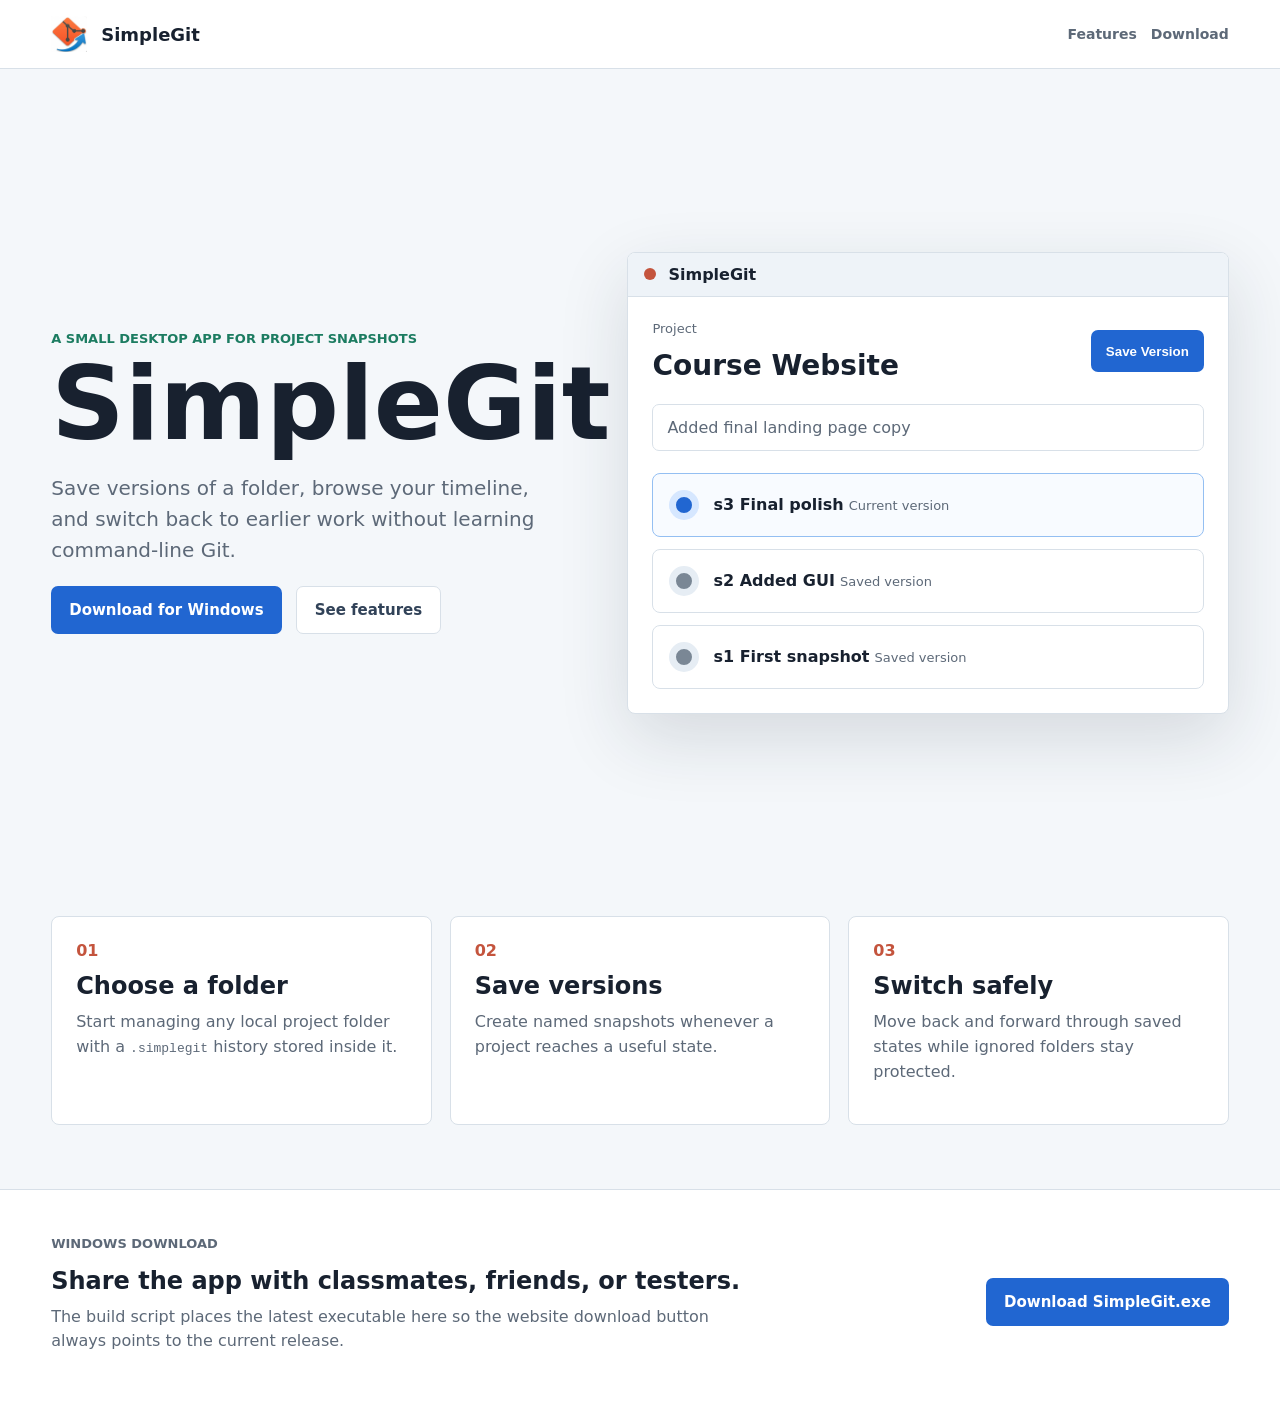
==== website/index.html @ 93e69427 "Add: Build and Website" ====
<!doctype html>
<html lang="en">
<head>
    <meta charset="utf-8">
    <meta name="viewport" content="width=device-width, initial-scale=1">
    <title>SimpleGit - Visual Project Versions</title>
    <link rel="stylesheet" href="styles.css">
    <link rel="icon" href="assets/icon.png">
</head>
<body>
    <header class="site-header">
        <a class="brand" href="index.html" aria-label="SimpleGit home">
            <img src="assets/icon.png" alt="">
            <span>SimpleGit</span>
        </a>
        <nav aria-label="Main navigation">
            <a href="#features">Features</a>
            <a href="#download">Download</a>
        </nav>
    </header>

    <main>
        <section class="hero">
            <div class="hero-copy">
                <p class="eyebrow">A small desktop app for project snapshots</p>
                <h1>SimpleGit</h1>
                <p class="lead">Save versions of a folder, browse your timeline, and switch back to earlier work without learning command-line Git.</p>
                <div class="actions">
                    <a class="primary-action" href="downloads/SimpleGit.exe" download>Download for Windows</a>
                    <a class="secondary-action" href="#features">See features</a>
                </div>
            </div>

            <div class="app-preview" aria-label="SimpleGit app preview">
                <div class="preview-titlebar">
                    <span></span>
                    <strong>SimpleGit</strong>
                </div>
                <div class="preview-content">
                    <div class="preview-heading">
                        <div>
                            <p>Project</p>
                            <h2>Course Website</h2>
                        </div>
                        <button>Save Version</button>
                    </div>
                    <div class="preview-input">Added final landing page copy</div>
                    <div class="timeline-row current">
                        <i></i>
                        <div>
                            <strong>s3 Final polish</strong>
                            <span>Current version</span>
                        </div>
                    </div>
                    <div class="timeline-row">
                        <i></i>
                        <div>
                            <strong>s2 Added GUI</strong>
                            <span>Saved version</span>
                        </div>
                    </div>
                    <div class="timeline-row">
                        <i></i>
                        <div>
                            <strong>s1 First snapshot</strong>
                            <span>Saved version</span>
                        </div>
                    </div>
                </div>
            </div>
        </section>

        <section id="features" class="features">
            <article>
                <span>01</span>
                <h2>Choose a folder</h2>
                <p>Start managing any local project folder with a <code>.simplegit</code> history stored inside it.</p>
            </article>
            <article>
                <span>02</span>
                <h2>Save versions</h2>
                <p>Create named snapshots whenever a project reaches a useful state.</p>
            </article>
            <article>
                <span>03</span>
                <h2>Switch safely</h2>
                <p>Move back and forward through saved states while ignored folders stay protected.</p>
            </article>
        </section>

        <section id="download" class="download">
            <div>
                <p class="eyebrow">Windows download</p>
                <h2>Share the app with classmates, friends, or testers.</h2>
                <p>The build script places the latest executable here so the website download button always points to the current release.</p>
            </div>
            <a class="primary-action" href="downloads/SimpleGit.exe" download>Download SimpleGit.exe</a>
        </section>
    </main>
</body>
</html>
---- website/styles.css ----
:root {
    color-scheme: light;
    --ink: #18212f;
    --muted: #5d6978;
    --line: #d8e0e8;
    --paper: #ffffff;
    --wash: #f4f7fa;
    --blue: #2166d1;
    --blue-dark: #174d9c;
    --green: #1c7c61;
    --coral: #c4543d;
}

* {
    box-sizing: border-box;
}

body {
    margin: 0;
    background: var(--wash);
    color: var(--ink);
    font-family: Inter, ui-sans-serif, system-ui, -apple-system, BlinkMacSystemFont, "Segoe UI", sans-serif;
}

a {
    color: inherit;
    text-decoration: none;
}

.site-header {
    align-items: center;
    background: rgba(255, 255, 255, 0.94);
    border-bottom: 1px solid var(--line);
    display: flex;
    justify-content: space-between;
    padding: 16px clamp(20px, 4vw, 56px);
    position: sticky;
    top: 0;
    z-index: 10;
}

.brand,
nav,
.actions {
    align-items: center;
    display: flex;
    gap: 14px;
}

.brand {
    font-size: 18px;
    font-weight: 800;
}

.brand img {
    height: 36px;
    width: 36px;
}

nav {
    color: var(--muted);
    font-size: 14px;
    font-weight: 700;
}

main {
    overflow: hidden;
}

.hero {
    align-items: center;
    display: grid;
    gap: clamp(28px, 5vw, 72px);
    grid-template-columns: minmax(0, 0.92fr) minmax(360px, 1.08fr);
    min-height: calc(100vh - 73px);
    padding: clamp(42px, 6vw, 86px) clamp(20px, 4vw, 56px);
}

.eyebrow {
    color: var(--green);
    font-size: 13px;
    font-weight: 800;
    letter-spacing: 0;
    margin: 0 0 12px;
    text-transform: uppercase;
}

h1,
h2,
p {
    margin-top: 0;
}

h1 {
    font-size: clamp(54px, 8vw, 102px);
    line-height: 0.9;
    margin-bottom: 24px;
}

.lead {
    color: var(--muted);
    font-size: 20px;
    line-height: 1.55;
    max-width: 620px;
}

.primary-action,
.secondary-action {
    align-items: center;
    border-radius: 7px;
    display: inline-flex;
    font-size: 15px;
    font-weight: 800;
    justify-content: center;
    min-height: 48px;
    padding: 0 18px;
}

.primary-action {
    background: var(--blue);
    color: #ffffff;
}

.primary-action:hover {
    background: var(--blue-dark);
}

.secondary-action {
    background: #ffffff;
    border: 1px solid var(--line);
    color: #314258;
}

.app-preview {
    background: var(--paper);
    border: 1px solid var(--line);
    border-radius: 8px;
    box-shadow: 0 24px 70px rgba(28, 42, 58, 0.14);
    overflow: hidden;
}

.preview-titlebar {
    align-items: center;
    background: #eef3f8;
    border-bottom: 1px solid var(--line);
    display: flex;
    gap: 12px;
    padding: 12px 16px;
}

.preview-titlebar span {
    background: var(--coral);
    border-radius: 50%;
    height: 12px;
    width: 12px;
}

.preview-content {
    padding: 24px;
}

.preview-heading {
    align-items: center;
    display: flex;
    gap: 20px;
    justify-content: space-between;
}

.preview-heading p,
.timeline-row span {
    color: var(--muted);
    font-size: 13px;
}

.preview-heading h2 {
    font-size: 28px;
    margin-bottom: 0;
}

.preview-heading button {
    background: var(--blue);
    border: 0;
    border-radius: 7px;
    color: #ffffff;
    font-weight: 800;
    min-height: 42px;
    padding: 0 15px;
}

.preview-input {
    border: 1px solid var(--line);
    border-radius: 7px;
    color: var(--muted);
    margin: 22px 0;
    padding: 13px 14px;
}

.timeline-row {
    align-items: center;
    border: 1px solid var(--line);
    border-radius: 8px;
    display: flex;
    gap: 14px;
    margin-top: 12px;
    padding: 16px;
}

.timeline-row i {
    background: #7a8795;
    border: 7px solid #e6edf4;
    border-radius: 50%;
    height: 30px;
    width: 30px;
}

.timeline-row.current {
    background: #f8fbff;
    border-color: #94bff2;
}

.timeline-row.current i {
    background: var(--blue);
    border-color: #d6e7ff;
}

.features {
    display: grid;
    gap: 18px;
    grid-template-columns: repeat(3, 1fr);
    padding: 20px clamp(20px, 4vw, 56px) 64px;
}

.features article {
    background: #ffffff;
    border: 1px solid var(--line);
    border-radius: 8px;
    padding: 24px;
}

.features span {
    color: var(--coral);
    font-weight: 900;
}

.features h2,
.download h2 {
    font-size: 24px;
    margin: 12px 0 10px;
}

.features p,
.download p {
    color: var(--muted);
    line-height: 1.55;
}

.download {
    align-items: center;
    background: #ffffff;
    border-top: 1px solid var(--line);
    display: flex;
    gap: 24px;
    justify-content: space-between;
    padding: 44px clamp(20px, 4vw, 56px);
}

.download div {
    max-width: 700px;
}

@media (max-width: 820px) {
    .site-header,
    .download,
    .actions {
        align-items: stretch;
        flex-direction: column;
    }

    nav {
        justify-content: flex-start;
    }

    .hero {
        grid-template-columns: 1fr;
        min-height: auto;
    }

    .features {
        grid-template-columns: 1fr;
    }

    .app-preview {
        min-width: 0;
    }
}
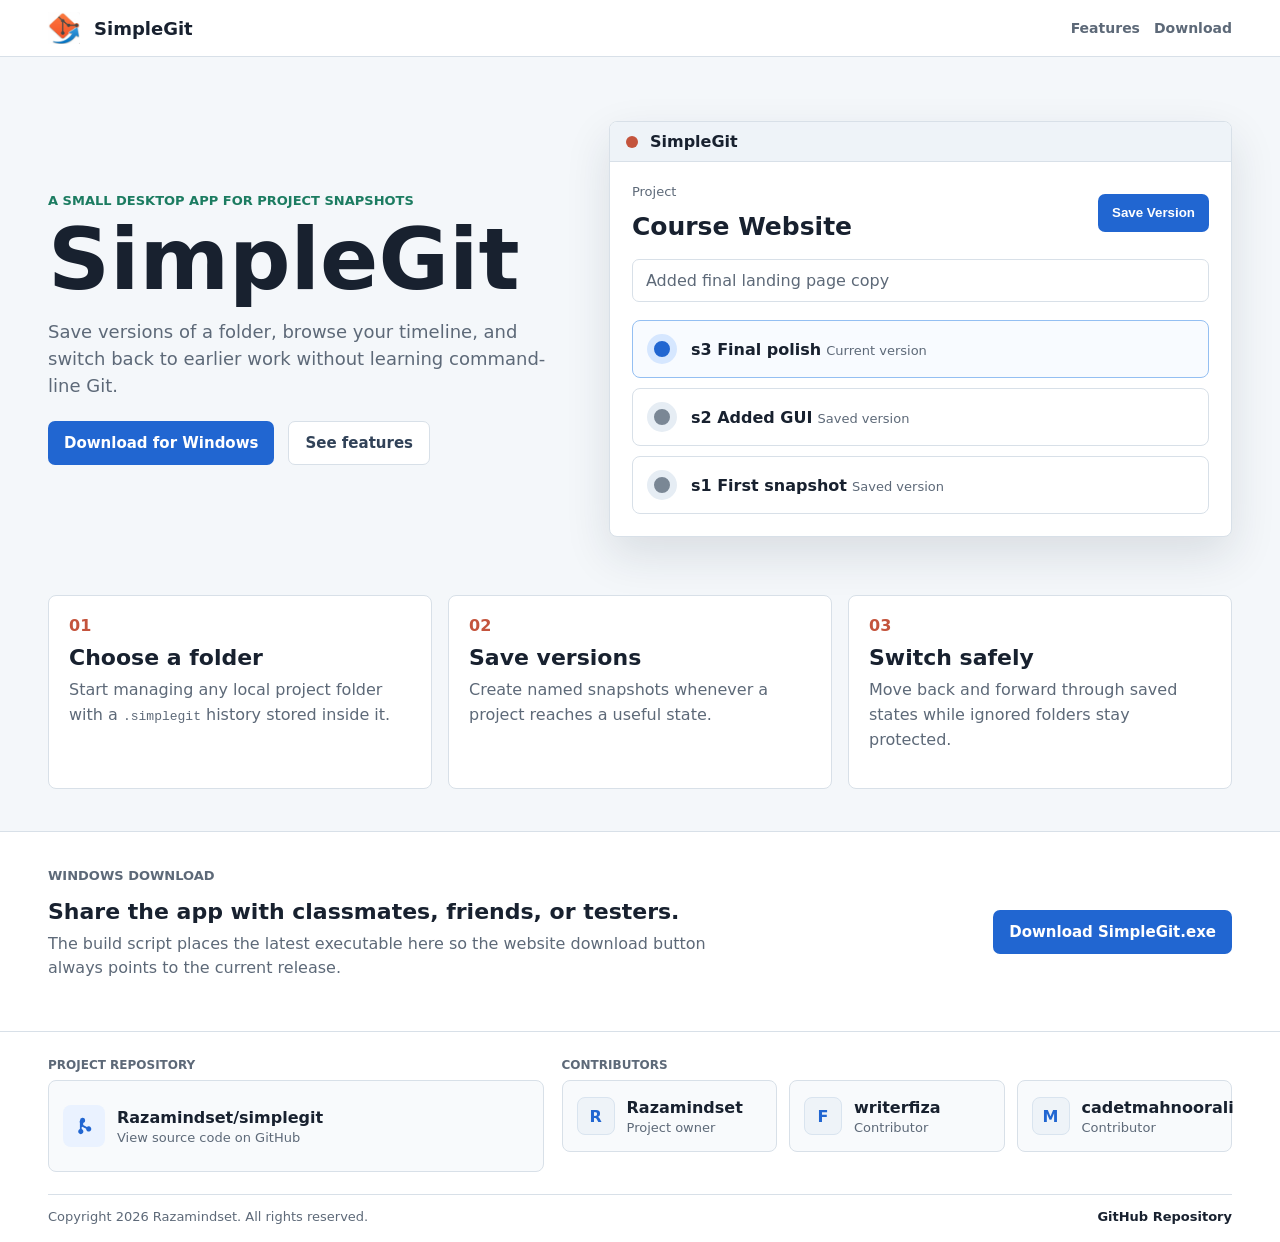
==== commit ab2c4875: "Update: landing Page" ====
--- a/website/index.html
+++ b/website/index.html
@@ -97,5 +97,54 @@
             <a class="primary-action" href="downloads/SimpleGit.exe" download>Download SimpleGit.exe</a>
         </section>
     </main>
+
+    <footer class="site-footer" id="contributors">
+        <div class="footer-grid">
+            <section class="project-card">
+                <p class="footer-label">Project repository</p>
+                <a class="repo-link" href="https://github.com/Razamindset/simplegit" target="_blank" rel="noreferrer">
+                    <svg aria-hidden="true" viewBox="0 0 24 24">
+                        <path d="M8 6.4a2.6 2.6 0 1 1 3.2 2.5v2.2l3.7 1.9a2.6 2.6 0 1 1-.8 1.8v-.1l-3.8-2a2.2 2.2 0 0 1-.6.3v2.1a2.6 2.6 0 1 1-1.8 0V8.9A2.6 2.6 0 0 1 8 6.4Z"></path>
+                    </svg>
+                    <span>
+                        <strong>Razamindset/simplegit</strong>
+                        <small>View source code on GitHub</small>
+                    </span>
+                </a>
+            </section>
+
+            <section class="contributors">
+                <p class="footer-label">Contributors</p>
+                <div class="contributor-grid">
+                    <a class="contributor-card" href="https://github.com/Razamindset" target="_blank" rel="noreferrer">
+                        <span class="avatar">R</span>
+                        <span>
+                            <strong>Razamindset</strong>
+                            <small>Project owner</small>
+                        </span>
+                    </a>
+                    <a class="contributor-card" href="https://github.com/writerfiza" target="_blank" rel="noreferrer">
+                        <span class="avatar">F</span>
+                        <span>
+                            <strong>writerfiza</strong>
+                            <small>Contributor</small>
+                        </span>
+                    </a>
+                    <a class="contributor-card" href="https://github.com/cadetmahnoorali" target="_blank" rel="noreferrer">
+                        <span class="avatar">M</span>
+                        <span>
+                            <strong>cadetmahnoorali</strong>
+                            <small>Contributor</small>
+                        </span>
+                    </a>
+                </div>
+            </section>
+        </div>
+
+        <div class="footer-bottom">
+            <span>Copyright 2026 Razamindset. All rights reserved.</span>
+            <a href="https://github.com/Razamindset/simplegit" target="_blank" rel="noreferrer">GitHub Repository</a>
+        </div>
+    </footer>
 </body>
 </html>
--- a/website/styles.css
+++ b/website/styles.css
@@ -33,7 +33,7 @@
     border-bottom: 1px solid var(--line);
     display: flex;
     justify-content: space-between;
-    padding: 16px clamp(20px, 4vw, 56px);
+    padding: 12px clamp(20px, 4vw, 48px);
     position: sticky;
     top: 0;
     z-index: 10;
@@ -53,8 +53,8 @@
 }
 
 .brand img {
-    height: 36px;
-    width: 36px;
+    height: 32px;
+    width: 32px;
 }
 
 nav {
@@ -70,10 +70,11 @@
 .hero {
     align-items: center;
     display: grid;
-    gap: clamp(28px, 5vw, 72px);
-    grid-template-columns: minmax(0, 0.92fr) minmax(360px, 1.08fr);
-    min-height: calc(100vh - 73px);
-    padding: clamp(42px, 6vw, 86px) clamp(20px, 4vw, 56px);
+    gap: clamp(28px, 4vw, 56px);
+    grid-template-columns: minmax(320px, 0.9fr) minmax(360px, 1.1fr);
+    margin: 0 auto;
+    max-width: 1440px;
+    padding: clamp(34px, 5vw, 64px) clamp(20px, 4vw, 48px) 34px;
 }
 
 .eyebrow {
@@ -92,16 +93,17 @@
 }
 
 h1 {
-    font-size: clamp(54px, 8vw, 102px);
-    line-height: 0.9;
-    margin-bottom: 24px;
+    font-size: clamp(52px, 7vw, 86px);
+    line-height: 0.92;
+    margin-bottom: 18px;
 }
 
 .lead {
     color: var(--muted);
-    font-size: 20px;
-    line-height: 1.55;
-    max-width: 620px;
+    font-size: 18px;
+    line-height: 1.5;
+    max-width: 560px;
+    margin-bottom: 22px;
 }
 
 .primary-action,
@@ -112,8 +114,8 @@
     font-size: 15px;
     font-weight: 800;
     justify-content: center;
-    min-height: 48px;
-    padding: 0 18px;
+    min-height: 44px;
+    padding: 0 16px;
 }
 
 .primary-action {
@@ -135,8 +137,11 @@
     background: var(--paper);
     border: 1px solid var(--line);
     border-radius: 8px;
-    box-shadow: 0 24px 70px rgba(28, 42, 58, 0.14);
+    box-shadow: 0 18px 46px rgba(28, 42, 58, 0.12);
+    justify-self: end;
+    max-width: 680px;
     overflow: hidden;
+    width: 100%;
 }
 
 .preview-titlebar {
@@ -145,7 +150,7 @@
     border-bottom: 1px solid var(--line);
     display: flex;
     gap: 12px;
-    padding: 12px 16px;
+    padding: 10px 16px;
 }
 
 .preview-titlebar span {
@@ -156,7 +161,7 @@
 }
 
 .preview-content {
-    padding: 24px;
+    padding: 22px;
 }
 
 .preview-heading {
@@ -173,7 +178,7 @@
 }
 
 .preview-heading h2 {
-    font-size: 28px;
+    font-size: 25px;
     margin-bottom: 0;
 }
 
@@ -183,26 +188,26 @@
     border-radius: 7px;
     color: #ffffff;
     font-weight: 800;
-    min-height: 42px;
-    padding: 0 15px;
+    min-height: 38px;
+    padding: 0 14px;
 }
 
 .preview-input {
     border: 1px solid var(--line);
     border-radius: 7px;
     color: var(--muted);
-    margin: 22px 0;
+    margin: 18px 0;
+    padding: 11px 13px;
+}
+
+.timeline-row {
+    align-items: center;
+    border: 1px solid var(--line);
+    border-radius: 8px;
+    display: flex;
+    gap: 14px;
+    margin-top: 10px;
     padding: 13px 14px;
-}
-
-.timeline-row {
-    align-items: center;
-    border: 1px solid var(--line);
-    border-radius: 8px;
-    display: flex;
-    gap: 14px;
-    margin-top: 12px;
-    padding: 16px;
 }
 
 .timeline-row i {
@@ -225,16 +230,18 @@
 
 .features {
     display: grid;
-    gap: 18px;
+    gap: 16px;
     grid-template-columns: repeat(3, 1fr);
-    padding: 20px clamp(20px, 4vw, 56px) 64px;
+    margin: 0 auto;
+    max-width: 1440px;
+    padding: 24px clamp(20px, 4vw, 48px) 42px;
 }
 
 .features article {
     background: #ffffff;
     border: 1px solid var(--line);
     border-radius: 8px;
-    padding: 24px;
+    padding: 20px;
 }
 
 .features span {
@@ -244,8 +251,8 @@
 
 .features h2,
 .download h2 {
-    font-size: 24px;
-    margin: 12px 0 10px;
+    font-size: 22px;
+    margin: 10px 0 8px;
 }
 
 .features p,
@@ -261,16 +268,131 @@
     display: flex;
     gap: 24px;
     justify-content: space-between;
-    padding: 44px clamp(20px, 4vw, 56px);
+    padding: 34px clamp(20px, 4vw, 48px);
 }
 
 .download div {
     max-width: 700px;
+}
+
+.site-footer {
+    background: #ffffff;
+    border-top: 1px solid var(--line);
+    padding: 26px clamp(20px, 4vw, 48px) 18px;
+}
+
+.footer-grid {
+    display: grid;
+    gap: 18px;
+    grid-template-columns: minmax(260px, 0.85fr) minmax(420px, 1.15fr);
+    margin: 0 auto;
+    max-width: 1440px;
+}
+
+.footer-label {
+    color: var(--muted);
+    font-size: 12px;
+    font-weight: 900;
+    margin-bottom: 8px;
+    text-transform: uppercase;
+}
+
+.project-card,
+.contributors {
+    min-width: 0;
+}
+
+.repo-link,
+.contributor-card {
+    align-items: center;
+    background: #f8fafc;
+    border: 1px solid var(--line);
+    border-radius: 8px;
+    display: flex;
+    gap: 12px;
+    min-height: 72px;
+    padding: 14px;
+}
+
+.repo-link {
+    min-height: 92px;
+}
+
+.repo-link svg {
+    background: #eaf2ff;
+    border-radius: 8px;
+    fill: var(--blue);
+    flex: 0 0 auto;
+    height: 42px;
+    padding: 9px;
+    width: 42px;
+}
+
+.repo-link span,
+.contributor-card span:last-child {
+    display: grid;
+    gap: 3px;
+}
+
+.site-footer strong {
+    color: var(--ink);
+    font-weight: 800;
+}
+
+.site-footer small {
+    color: var(--muted);
+    font-size: 13px;
+}
+
+.site-footer a:hover {
+    color: var(--blue);
+}
+
+.site-footer a:hover strong {
+    color: var(--blue);
+}
+
+.contributor-grid {
+    display: grid;
+    gap: 12px;
+    grid-template-columns: repeat(3, minmax(0, 1fr));
+}
+
+.avatar {
+    align-items: center;
+    background: #eef3f8;
+    border: 1px solid #d9e4ef;
+    border-radius: 8px;
+    color: var(--blue);
+    display: inline-flex;
+    flex: 0 0 auto;
+    font-weight: 900;
+    height: 38px;
+    justify-content: center;
+    width: 38px;
+}
+
+.footer-bottom {
+    align-items: center;
+    border-top: 1px solid var(--line);
+    color: var(--muted);
+    display: flex;
+    font-size: 13px;
+    justify-content: space-between;
+    margin: 22px auto 0;
+    max-width: 1440px;
+    padding-top: 14px;
+}
+
+.footer-bottom a {
+    color: var(--ink);
+    font-weight: 800;
 }
 
 @media (max-width: 820px) {
     .site-header,
     .download,
+    .footer-bottom,
     .actions {
         align-items: stretch;
         flex-direction: column;
@@ -289,6 +411,11 @@
         grid-template-columns: 1fr;
     }
 
+    .footer-grid,
+    .contributor-grid {
+        grid-template-columns: 1fr;
+    }
+
     .app-preview {
         min-width: 0;
     }
